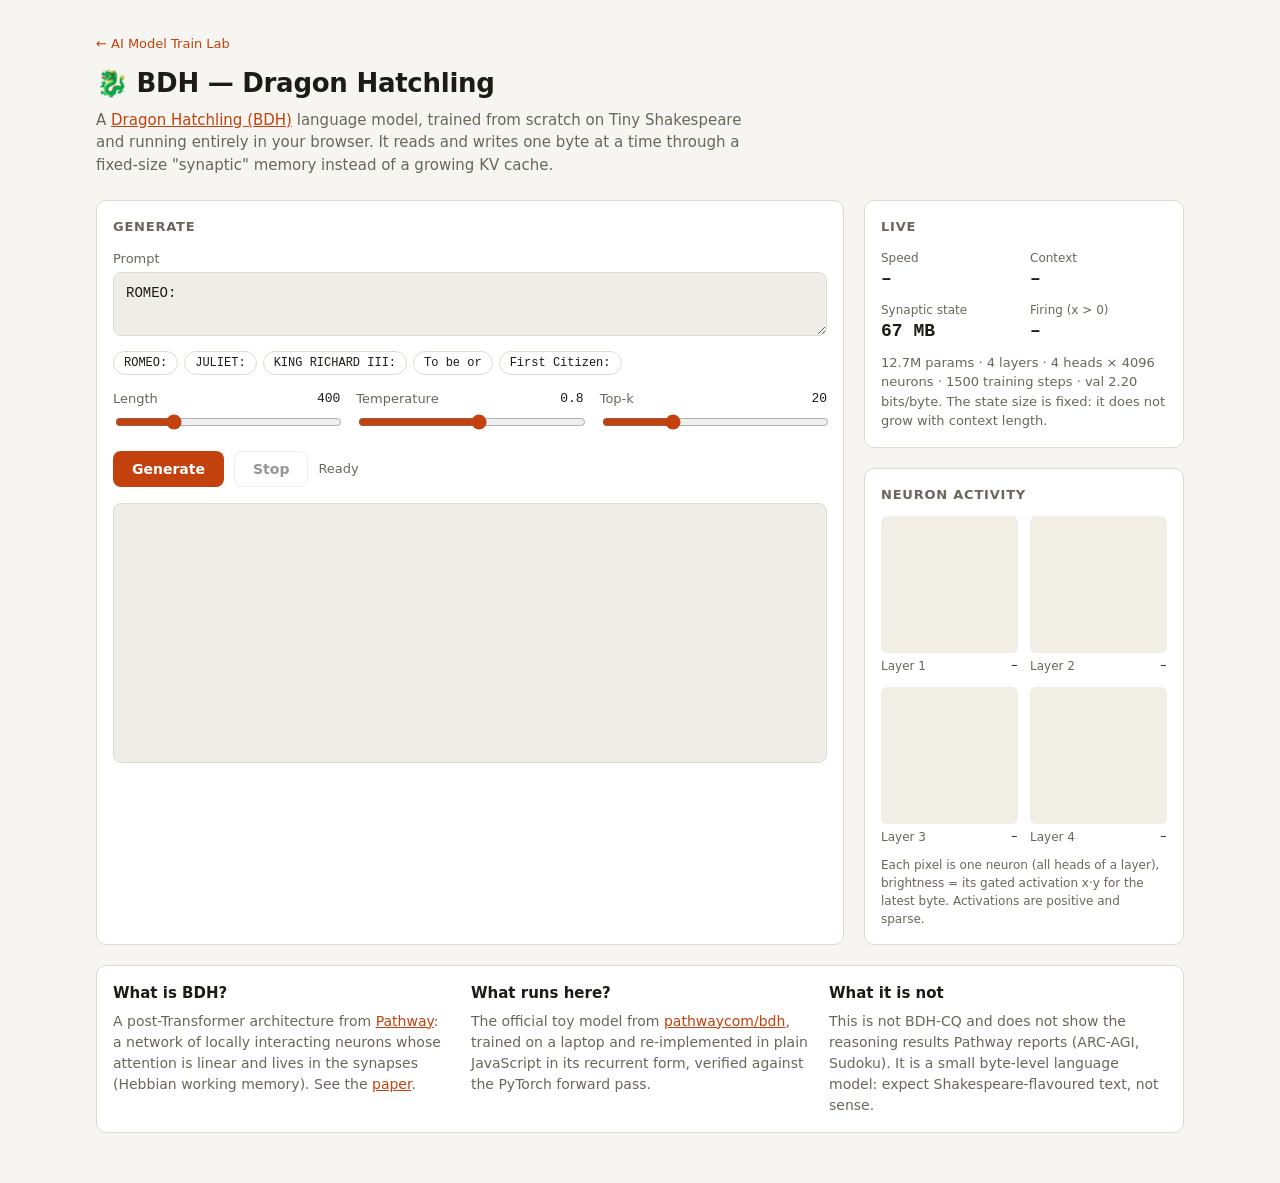
==== web/bdh/index.html @ ff86f5b0 "feat: BDH training pipeline and in-browser demo Train Pathway's Dragon Hatchling (pinned pathwaycom/" ====
<!doctype html>
<html lang="en">
<head>
  <meta charset="utf-8" />
  <meta name="viewport" content="width=device-width, initial-scale=1" />
  <title>BDH Dragon Hatchling</title>
  <meta name="description" content="A Dragon Hatchling (BDH) language model trained on Tiny Shakespeare, running entirely in your browser." />
  <link rel="icon" href="data:image/svg+xml,<svg xmlns='http://www.w3.org/2000/svg' viewBox='0 0 100 100'><text y='.9em' font-size='90'>🐉</text></svg>" />
  <style>
    :root {
      --bg: #f6f5f1;
      --surface: #ffffff;
      --surface-2: #efede7;
      --text: #1d1b16;
      --muted: #6b665b;
      --border: #dedad0;
      --accent: #c2410c;
      --accent-text: #ffffff;
      --accent-soft: #fbe3d6;
      --heat-bg: #f1eee6;
      --radius: 10px;
      --mono: ui-monospace, "SF Mono", Menlo, Consolas, monospace;
    }
    @media (prefers-color-scheme: dark) {
      :root {
        --bg: #14130f;
        --surface: #1d1c17;
        --surface-2: #26241e;
        --text: #ece8dd;
        --muted: #a29c8d;
        --border: #34322a;
        --accent: #f97316;
        --accent-text: #1a0e05;
        --accent-soft: #3a2214;
        --heat-bg: #100f0c;
      }
    }
    * { box-sizing: border-box; }
    body {
      margin: 0;
      background: var(--bg);
      color: var(--text);
      font: 15px/1.5 system-ui, -apple-system, "Segoe UI", sans-serif;
    }
    main { max-width: 1120px; margin: 0 auto; padding: 32px 16px 48px; }
    header h1 { margin: 0; font-size: 26px; letter-spacing: -0.01em; }
    header .back { display: inline-block; font-size: 13px; margin-bottom: 10px; text-decoration: none; }
    header p { margin: 6px 0 0; color: var(--muted); max-width: 70ch; }
    a { color: var(--accent); }

    .layout { display: grid; grid-template-columns: minmax(0, 1fr) 320px; gap: 20px; margin-top: 24px; }
    @media (max-width: 860px) { .layout { grid-template-columns: minmax(0, 1fr); } }

    .card { background: var(--surface); border: 1px solid var(--border); border-radius: var(--radius); padding: 16px; }
    .card h2 { margin: 0 0 12px; font-size: 13px; text-transform: uppercase; letter-spacing: 0.06em; color: var(--muted); font-weight: 600; }

    label { display: block; font-size: 13px; color: var(--muted); margin-bottom: 4px; }
    textarea {
      width: 100%; min-height: 64px; resize: vertical; padding: 10px 12px;
      font: 14px/1.45 var(--mono); color: var(--text); background: var(--surface-2);
      border: 1px solid var(--border); border-radius: 8px;
    }
    textarea:focus-visible, button:focus-visible, input:focus-visible { outline: 2px solid var(--accent); outline-offset: 2px; }

    .chips { display: flex; flex-wrap: wrap; gap: 6px; margin: 8px 0 14px; }
    .chip {
      font: 12px var(--mono); padding: 4px 10px; border-radius: 999px; cursor: pointer;
      border: 1px solid var(--border); background: transparent; color: var(--text);
    }
    .chip:hover { border-color: var(--accent); }

    .sliders { display: grid; grid-template-columns: repeat(3, minmax(0, 1fr)); gap: 16px; }
    @media (max-width: 520px) { .sliders { grid-template-columns: minmax(0, 1fr); } }
    .slider label { display: flex; justify-content: space-between; }
    .slider output { font-family: var(--mono); color: var(--text); }
    input[type="range"] { width: 100%; accent-color: var(--accent); }

    .actions { display: flex; gap: 10px; align-items: center; margin-top: 14px; flex-wrap: wrap; }
    button.primary, button.secondary {
      font: 600 14px system-ui, sans-serif; padding: 9px 18px; border-radius: 8px; cursor: pointer; border: 1px solid transparent;
    }
    button.primary { background: var(--accent); color: var(--accent-text); }
    button.secondary { background: transparent; color: var(--text); border-color: var(--border); }
    button:disabled { opacity: 0.45; cursor: not-allowed; }
    .status { font-size: 13px; color: var(--muted); }

    .progress { height: 4px; background: var(--surface-2); border-radius: 2px; overflow: hidden; margin-top: 10px; }
    .progress > div { height: 100%; width: 0; background: var(--accent); transition: width 0.15s; }

    .output {
      margin: 16px 0 0; min-height: 260px; max-height: 480px; overflow: auto; white-space: pre-wrap; word-break: break-word;
      font: 14px/1.55 var(--mono); background: var(--surface-2); border-radius: 8px; padding: 14px; border: 1px solid var(--border);
    }
    .output .prompt { color: var(--muted); }
    .output .cursor { display: inline-block; width: 0.55em; height: 1.1em; vertical-align: text-bottom; background: var(--accent); animation: blink 1s steps(2) infinite; }
    @keyframes blink { 50% { opacity: 0; } }
    @media (prefers-reduced-motion: reduce) { .output .cursor { animation: none; } }

    .side { display: flex; flex-direction: column; gap: 20px; }
    .stats { display: grid; grid-template-columns: 1fr 1fr; gap: 12px; margin: 0; }
    .stats div { min-width: 0; }
    .stats dt { font-size: 12px; color: var(--muted); }
    .stats dd { margin: 2px 0 0; font: 600 18px var(--mono); font-variant-numeric: tabular-nums; }
    .meta { font-size: 13px; color: var(--muted); margin: 12px 0 0; }

    .layers { display: grid; grid-template-columns: 1fr 1fr; gap: 12px; }
    .layer canvas { width: 100%; aspect-ratio: 1; image-rendering: pixelated; border-radius: 6px; background: var(--heat-bg); display: block; }
    .layer figcaption { font-size: 12px; color: var(--muted); margin-top: 4px; display: flex; justify-content: space-between; }
    .layer figcaption span:last-child { font-family: var(--mono); color: var(--text); }
    figure { margin: 0; }
    .hint { font-size: 12px; color: var(--muted); margin: 10px 0 0; }

    .about { margin-top: 20px; display: grid; grid-template-columns: repeat(3, minmax(0, 1fr)); gap: 20px; }
    @media (max-width: 860px) { .about { grid-template-columns: minmax(0, 1fr); } }
    .about h3 { margin: 0 0 6px; font-size: 15px; }
    .about p { margin: 0; color: var(--muted); font-size: 14px; }
  </style>
</head>
<body>
  <main>
    <header>
      <a class="back" href="../">← AI Model Train Lab</a>
      <h1>🐉 BDH — Dragon Hatchling</h1>
      <p>
        A <a href="https://github.com/pathwaycom/bdh">Dragon Hatchling (BDH)</a> language model, trained from scratch on
        Tiny Shakespeare and running entirely in your browser. It reads and writes one byte at a time through a
        fixed-size "synaptic" memory instead of a growing KV cache.
      </p>
    </header>

    <div class="layout">
      <section class="card" aria-labelledby="gen-title">
        <h2 id="gen-title">Generate</h2>
        <label for="prompt">Prompt</label>
        <textarea id="prompt" spellcheck="false">ROMEO:
</textarea>
        <div class="chips" id="chips">
          <button class="chip" data-prompt="ROMEO:&#10;">ROMEO:</button>
          <button class="chip" data-prompt="JULIET:&#10;">JULIET:</button>
          <button class="chip" data-prompt="KING RICHARD III:&#10;">KING RICHARD III:</button>
          <button class="chip" data-prompt="To be or ">To be or</button>
          <button class="chip" data-prompt="First Citizen:&#10;Before we proceed">First Citizen:</button>
        </div>
        <div class="sliders">
          <div class="slider">
            <label for="length">Length <output id="length-out">400</output></label>
            <input id="length" type="range" min="50" max="1500" step="50" value="400" />
          </div>
          <div class="slider">
            <label for="temperature">Temperature <output id="temperature-out">0.8</output></label>
            <input id="temperature" type="range" min="0" max="1.5" step="0.05" value="0.8" />
          </div>
          <div class="slider">
            <label for="topk">Top-k <output id="topk-out">20</output></label>
            <input id="topk" type="range" min="1" max="64" step="1" value="20" />
          </div>
        </div>
        <div class="actions">
          <button class="primary" id="generate" disabled>Generate</button>
          <button class="secondary" id="stop" disabled>Stop</button>
          <span class="status" id="status" role="status">Loading model…</span>
        </div>
        <div class="progress" id="progress" aria-hidden="true"><div></div></div>
        <pre class="output" id="output" aria-live="off"></pre>
      </section>

      <aside class="side">
        <section class="card" aria-labelledby="stats-title">
          <h2 id="stats-title">Live</h2>
          <dl class="stats">
            <div><dt>Speed</dt><dd id="speed">–</dd></div>
            <div><dt>Context</dt><dd id="position">–</dd></div>
            <div><dt>Synaptic state</dt><dd id="state">–</dd></div>
            <div><dt title="Share of neurons with x > 0 after ReLU, averaged over layers">Firing (x &gt; 0)</dt><dd id="active">–</dd></div>
          </dl>
          <p class="meta" id="meta"></p>
        </section>
        <section class="card" aria-labelledby="neurons-title">
          <h2 id="neurons-title">Neuron activity</h2>
          <div class="layers" id="layers"></div>
          <p class="hint">Each pixel is one neuron (all heads of a layer), brightness = its gated activation x·y for the
            latest byte. Activations are positive and sparse.</p>
        </section>
      </aside>
    </div>

    <section class="about card">
      <div>
        <h3>What is BDH?</h3>
        <p>A post-Transformer architecture from <a href="https://pathway.com/">Pathway</a>: a network of locally
          interacting neurons whose attention is linear and lives in the synapses (Hebbian working memory). See the
          <a href="https://arxiv.org/abs/2509.26507">paper</a>.</p>
      </div>
      <div>
        <h3>What runs here?</h3>
        <p>The official toy model from <a href="https://github.com/pathwaycom/bdh">pathwaycom/bdh</a>, trained on a laptop
          and re-implemented in plain JavaScript in its recurrent form, verified against the PyTorch forward pass.</p>
      </div>
      <div>
        <h3>What it is not</h3>
        <p>This is not BDH-CQ and does not show the reasoning results Pathway reports (ARC-AGI, Sudoku). It is a small
          byte-level language model: expect Shakespeare-flavoured text, not sense.</p>
      </div>
    </section>
  </main>
  <script type="module" src="app.js"></script>
</body>
</html>
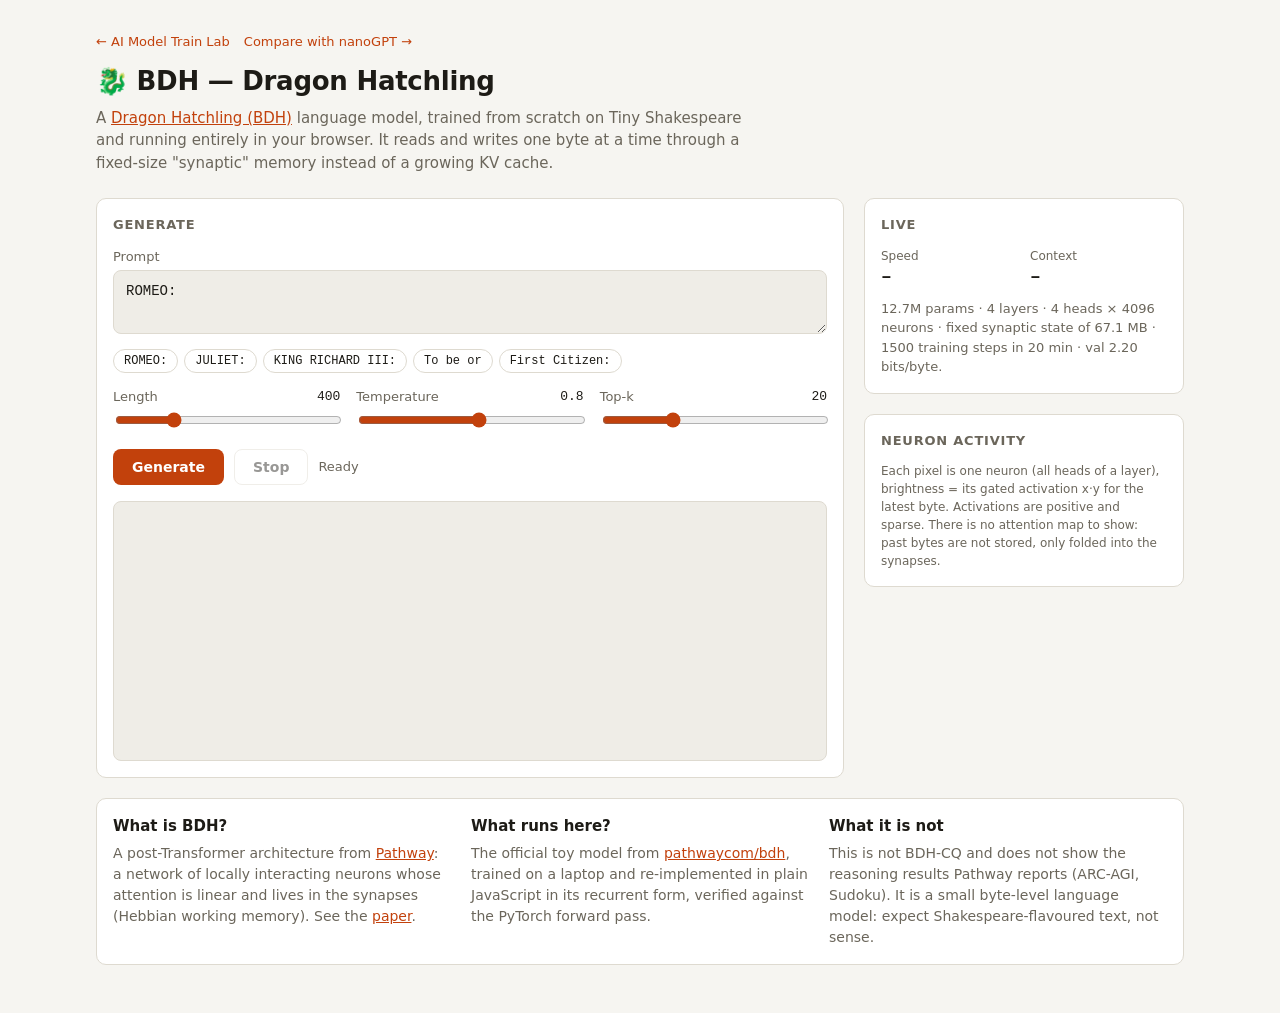
==== commit 4b4d245a: "feat: add nanoGPT baseline and head-to-head comparison with BDH Shared lab package (data, training l" ====
--- a/web/bdh/index.html
+++ b/web/bdh/index.html
@@ -6,120 +6,12 @@
   <title>BDH Dragon Hatchling</title>
   <meta name="description" content="A Dragon Hatchling (BDH) language model trained on Tiny Shakespeare, running entirely in your browser." />
   <link rel="icon" href="data:image/svg+xml,<svg xmlns='http://www.w3.org/2000/svg' viewBox='0 0 100 100'><text y='.9em' font-size='90'>🐉</text></svg>" />
-  <style>
-    :root {
-      --bg: #f6f5f1;
-      --surface: #ffffff;
-      --surface-2: #efede7;
-      --text: #1d1b16;
-      --muted: #6b665b;
-      --border: #dedad0;
-      --accent: #c2410c;
-      --accent-text: #ffffff;
-      --accent-soft: #fbe3d6;
-      --heat-bg: #f1eee6;
-      --radius: 10px;
-      --mono: ui-monospace, "SF Mono", Menlo, Consolas, monospace;
-    }
-    @media (prefers-color-scheme: dark) {
-      :root {
-        --bg: #14130f;
-        --surface: #1d1c17;
-        --surface-2: #26241e;
-        --text: #ece8dd;
-        --muted: #a29c8d;
-        --border: #34322a;
-        --accent: #f97316;
-        --accent-text: #1a0e05;
-        --accent-soft: #3a2214;
-        --heat-bg: #100f0c;
-      }
-    }
-    * { box-sizing: border-box; }
-    body {
-      margin: 0;
-      background: var(--bg);
-      color: var(--text);
-      font: 15px/1.5 system-ui, -apple-system, "Segoe UI", sans-serif;
-    }
-    main { max-width: 1120px; margin: 0 auto; padding: 32px 16px 48px; }
-    header h1 { margin: 0; font-size: 26px; letter-spacing: -0.01em; }
-    header .back { display: inline-block; font-size: 13px; margin-bottom: 10px; text-decoration: none; }
-    header p { margin: 6px 0 0; color: var(--muted); max-width: 70ch; }
-    a { color: var(--accent); }
-
-    .layout { display: grid; grid-template-columns: minmax(0, 1fr) 320px; gap: 20px; margin-top: 24px; }
-    @media (max-width: 860px) { .layout { grid-template-columns: minmax(0, 1fr); } }
-
-    .card { background: var(--surface); border: 1px solid var(--border); border-radius: var(--radius); padding: 16px; }
-    .card h2 { margin: 0 0 12px; font-size: 13px; text-transform: uppercase; letter-spacing: 0.06em; color: var(--muted); font-weight: 600; }
-
-    label { display: block; font-size: 13px; color: var(--muted); margin-bottom: 4px; }
-    textarea {
-      width: 100%; min-height: 64px; resize: vertical; padding: 10px 12px;
-      font: 14px/1.45 var(--mono); color: var(--text); background: var(--surface-2);
-      border: 1px solid var(--border); border-radius: 8px;
-    }
-    textarea:focus-visible, button:focus-visible, input:focus-visible { outline: 2px solid var(--accent); outline-offset: 2px; }
-
-    .chips { display: flex; flex-wrap: wrap; gap: 6px; margin: 8px 0 14px; }
-    .chip {
-      font: 12px var(--mono); padding: 4px 10px; border-radius: 999px; cursor: pointer;
-      border: 1px solid var(--border); background: transparent; color: var(--text);
-    }
-    .chip:hover { border-color: var(--accent); }
-
-    .sliders { display: grid; grid-template-columns: repeat(3, minmax(0, 1fr)); gap: 16px; }
-    @media (max-width: 520px) { .sliders { grid-template-columns: minmax(0, 1fr); } }
-    .slider label { display: flex; justify-content: space-between; }
-    .slider output { font-family: var(--mono); color: var(--text); }
-    input[type="range"] { width: 100%; accent-color: var(--accent); }
-
-    .actions { display: flex; gap: 10px; align-items: center; margin-top: 14px; flex-wrap: wrap; }
-    button.primary, button.secondary {
-      font: 600 14px system-ui, sans-serif; padding: 9px 18px; border-radius: 8px; cursor: pointer; border: 1px solid transparent;
-    }
-    button.primary { background: var(--accent); color: var(--accent-text); }
-    button.secondary { background: transparent; color: var(--text); border-color: var(--border); }
-    button:disabled { opacity: 0.45; cursor: not-allowed; }
-    .status { font-size: 13px; color: var(--muted); }
-
-    .progress { height: 4px; background: var(--surface-2); border-radius: 2px; overflow: hidden; margin-top: 10px; }
-    .progress > div { height: 100%; width: 0; background: var(--accent); transition: width 0.15s; }
-
-    .output {
-      margin: 16px 0 0; min-height: 260px; max-height: 480px; overflow: auto; white-space: pre-wrap; word-break: break-word;
-      font: 14px/1.55 var(--mono); background: var(--surface-2); border-radius: 8px; padding: 14px; border: 1px solid var(--border);
-    }
-    .output .prompt { color: var(--muted); }
-    .output .cursor { display: inline-block; width: 0.55em; height: 1.1em; vertical-align: text-bottom; background: var(--accent); animation: blink 1s steps(2) infinite; }
-    @keyframes blink { 50% { opacity: 0; } }
-    @media (prefers-reduced-motion: reduce) { .output .cursor { animation: none; } }
-
-    .side { display: flex; flex-direction: column; gap: 20px; }
-    .stats { display: grid; grid-template-columns: 1fr 1fr; gap: 12px; margin: 0; }
-    .stats div { min-width: 0; }
-    .stats dt { font-size: 12px; color: var(--muted); }
-    .stats dd { margin: 2px 0 0; font: 600 18px var(--mono); font-variant-numeric: tabular-nums; }
-    .meta { font-size: 13px; color: var(--muted); margin: 12px 0 0; }
-
-    .layers { display: grid; grid-template-columns: 1fr 1fr; gap: 12px; }
-    .layer canvas { width: 100%; aspect-ratio: 1; image-rendering: pixelated; border-radius: 6px; background: var(--heat-bg); display: block; }
-    .layer figcaption { font-size: 12px; color: var(--muted); margin-top: 4px; display: flex; justify-content: space-between; }
-    .layer figcaption span:last-child { font-family: var(--mono); color: var(--text); }
-    figure { margin: 0; }
-    .hint { font-size: 12px; color: var(--muted); margin: 10px 0 0; }
-
-    .about { margin-top: 20px; display: grid; grid-template-columns: repeat(3, minmax(0, 1fr)); gap: 20px; }
-    @media (max-width: 860px) { .about { grid-template-columns: minmax(0, 1fr); } }
-    .about h3 { margin: 0 0 6px; font-size: 15px; }
-    .about p { margin: 0; color: var(--muted); font-size: 14px; }
-  </style>
+  <link rel="stylesheet" href="../common/style.css" />
 </head>
-<body>
+<body data-core="./bdh.js">
   <main>
     <header>
-      <a class="back" href="../">← AI Model Train Lab</a>
+      <nav><a href="../">← AI Model Train Lab</a><a href="../nanogpt/">Compare with nanoGPT →</a></nav>
       <h1>🐉 BDH — Dragon Hatchling</h1>
       <p>
         A <a href="https://github.com/pathwaycom/bdh">Dragon Hatchling (BDH)</a> language model, trained from scratch on
@@ -167,19 +59,18 @@
       <aside class="side">
         <section class="card" aria-labelledby="stats-title">
           <h2 id="stats-title">Live</h2>
-          <dl class="stats">
+          <dl class="stats" id="stats">
             <div><dt>Speed</dt><dd id="speed">–</dd></div>
             <div><dt>Context</dt><dd id="position">–</dd></div>
-            <div><dt>Synaptic state</dt><dd id="state">–</dd></div>
-            <div><dt title="Share of neurons with x > 0 after ReLU, averaged over layers">Firing (x &gt; 0)</dt><dd id="active">–</dd></div>
           </dl>
           <p class="meta" id="meta"></p>
         </section>
-        <section class="card" aria-labelledby="neurons-title">
-          <h2 id="neurons-title">Neuron activity</h2>
-          <div class="layers" id="layers"></div>
+        <section class="card" aria-labelledby="viz-title">
+          <h2 id="viz-title">Neuron activity</h2>
+          <div id="viz"></div>
           <p class="hint">Each pixel is one neuron (all heads of a layer), brightness = its gated activation x·y for the
-            latest byte. Activations are positive and sparse.</p>
+            latest byte. Activations are positive and sparse. There is no attention map to show: past bytes are not
+            stored, only folded into the synapses.</p>
         </section>
       </aside>
     </div>
@@ -203,6 +94,6 @@
       </div>
     </section>
   </main>
-  <script type="module" src="app.js"></script>
+  <script type="module" src="../common/app.js"></script>
 </body>
 </html>
--- a/web/common/style.css
+++ b/web/common/style.css
@@ -0,0 +1,118 @@
+:root {
+  --bg: #f6f5f1;
+  --surface: #ffffff;
+  --surface-2: #efede7;
+  --text: #1d1b16;
+  --muted: #6b665b;
+  --border: #dedad0;
+  --accent: #c2410c;
+  --accent-text: #ffffff;
+  --accent-soft: #fbe3d6;
+  --heat-bg: #f1eee6;
+  --radius: 10px;
+  --mono: ui-monospace, "SF Mono", Menlo, Consolas, monospace;
+}
+@media (prefers-color-scheme: dark) {
+  :root {
+    --bg: #14130f;
+    --surface: #1d1c17;
+    --surface-2: #26241e;
+    --text: #ece8dd;
+    --muted: #a29c8d;
+    --border: #34322a;
+    --accent: #f97316;
+    --accent-text: #1a0e05;
+    --accent-soft: #3a2214;
+    --heat-bg: #100f0c;
+  }
+}
+* { box-sizing: border-box; }
+body {
+  margin: 0;
+  background: var(--bg);
+  color: var(--text);
+  font: 15px/1.5 system-ui, -apple-system, "Segoe UI", sans-serif;
+}
+main { max-width: 1120px; margin: 0 auto; padding: 32px 16px 48px; }
+header h1 { margin: 0; font-size: 26px; letter-spacing: -0.01em; }
+header .back { display: inline-block; font-size: 13px; margin-bottom: 10px; text-decoration: none; }
+header p { margin: 6px 0 0; color: var(--muted); max-width: 70ch; }
+a { color: var(--accent); }
+
+.layout { display: grid; grid-template-columns: minmax(0, 1fr) 320px; gap: 20px; margin-top: 24px; }
+@media (max-width: 860px) { .layout { grid-template-columns: minmax(0, 1fr); } }
+
+.card { background: var(--surface); border: 1px solid var(--border); border-radius: var(--radius); padding: 16px; }
+.card h2 { margin: 0 0 12px; font-size: 13px; text-transform: uppercase; letter-spacing: 0.06em; color: var(--muted); font-weight: 600; }
+
+label { display: block; font-size: 13px; color: var(--muted); margin-bottom: 4px; }
+textarea {
+  width: 100%; min-height: 64px; resize: vertical; padding: 10px 12px;
+  font: 14px/1.45 var(--mono); color: var(--text); background: var(--surface-2);
+  border: 1px solid var(--border); border-radius: 8px;
+}
+textarea:focus-visible, button:focus-visible, input:focus-visible { outline: 2px solid var(--accent); outline-offset: 2px; }
+
+.chips { display: flex; flex-wrap: wrap; gap: 6px; margin: 8px 0 14px; }
+.chip {
+  font: 12px var(--mono); padding: 4px 10px; border-radius: 999px; cursor: pointer;
+  border: 1px solid var(--border); background: transparent; color: var(--text);
+}
+.chip:hover { border-color: var(--accent); }
+
+.sliders { display: grid; grid-template-columns: repeat(3, minmax(0, 1fr)); gap: 16px; }
+@media (max-width: 520px) { .sliders { grid-template-columns: minmax(0, 1fr); } }
+.slider label { display: flex; justify-content: space-between; }
+.slider output { font-family: var(--mono); color: var(--text); }
+input[type="range"] { width: 100%; accent-color: var(--accent); }
+
+.actions { display: flex; gap: 10px; align-items: center; margin-top: 14px; flex-wrap: wrap; }
+button.primary, button.secondary {
+  font: 600 14px system-ui, sans-serif; padding: 9px 18px; border-radius: 8px; cursor: pointer; border: 1px solid transparent;
+}
+button.primary { background: var(--accent); color: var(--accent-text); }
+button.secondary { background: transparent; color: var(--text); border-color: var(--border); }
+button:disabled { opacity: 0.45; cursor: not-allowed; }
+.status { font-size: 13px; color: var(--muted); }
+
+.progress { height: 4px; background: var(--surface-2); border-radius: 2px; overflow: hidden; margin-top: 10px; }
+.progress > div { height: 100%; width: 0; background: var(--accent); transition: width 0.15s; }
+
+.output {
+  margin: 16px 0 0; min-height: 260px; max-height: 480px; overflow: auto; white-space: pre-wrap; word-break: break-word;
+  font: 14px/1.55 var(--mono); background: var(--surface-2); border-radius: 8px; padding: 14px; border: 1px solid var(--border);
+}
+.output .prompt { color: var(--muted); }
+.output .cursor { display: inline-block; width: 0.55em; height: 1.1em; vertical-align: text-bottom; background: var(--accent); animation: blink 1s steps(2) infinite; }
+@keyframes blink { 50% { opacity: 0; } }
+@media (prefers-reduced-motion: reduce) { .output .cursor { animation: none; } }
+
+.side { display: flex; flex-direction: column; gap: 20px; }
+.stats { display: grid; grid-template-columns: 1fr 1fr; gap: 12px; margin: 0; }
+.stats div { min-width: 0; }
+.stats dt { font-size: 12px; color: var(--muted); }
+.stats dd { margin: 2px 0 0; font: 600 18px var(--mono); font-variant-numeric: tabular-nums; }
+.meta { font-size: 13px; color: var(--muted); margin: 12px 0 0; }
+
+.layers { display: grid; grid-template-columns: 1fr 1fr; gap: 12px; }
+.layer canvas { width: 100%; aspect-ratio: 1; image-rendering: pixelated; border-radius: 6px; background: var(--heat-bg); display: block; }
+.layer figcaption { font-size: 12px; color: var(--muted); margin-top: 4px; display: flex; justify-content: space-between; }
+.layer figcaption span:last-child { font-family: var(--mono); color: var(--text); }
+figure { margin: 0; }
+.hint { font-size: 12px; color: var(--muted); margin: 10px 0 0; }
+
+.about { margin-top: 20px; display: grid; grid-template-columns: repeat(3, minmax(0, 1fr)); gap: 20px; }
+@media (max-width: 860px) { .about { grid-template-columns: minmax(0, 1fr); } }
+.about h3 { margin: 0 0 6px; font-size: 15px; }
+.about p { margin: 0; color: var(--muted); font-size: 14px; }
+
+header nav { display: flex; gap: 14px; flex-wrap: wrap; font-size: 13px; margin-bottom: 10px; }
+header nav a { text-decoration: none; }
+
+.attn-rows { display: grid; gap: 3px; }
+.attn-row { display: grid; grid-template-columns: 26px minmax(0, 1fr); align-items: center; gap: 6px; }
+.attn-row span { font: 11px var(--mono); color: var(--muted); }
+.attn-row canvas { width: 100%; height: 12px; image-rendering: pixelated; background: var(--heat-bg); border-radius: 3px; display: block; }
+.attn-axis { display: flex; justify-content: space-between; font-size: 11px; color: var(--muted); margin: 4px 0 0 32px; }
+.attended { font: 13px/1.7 var(--mono); margin: 12px 0 0; word-break: break-all; }
+.attended span { border-radius: 2px; }
